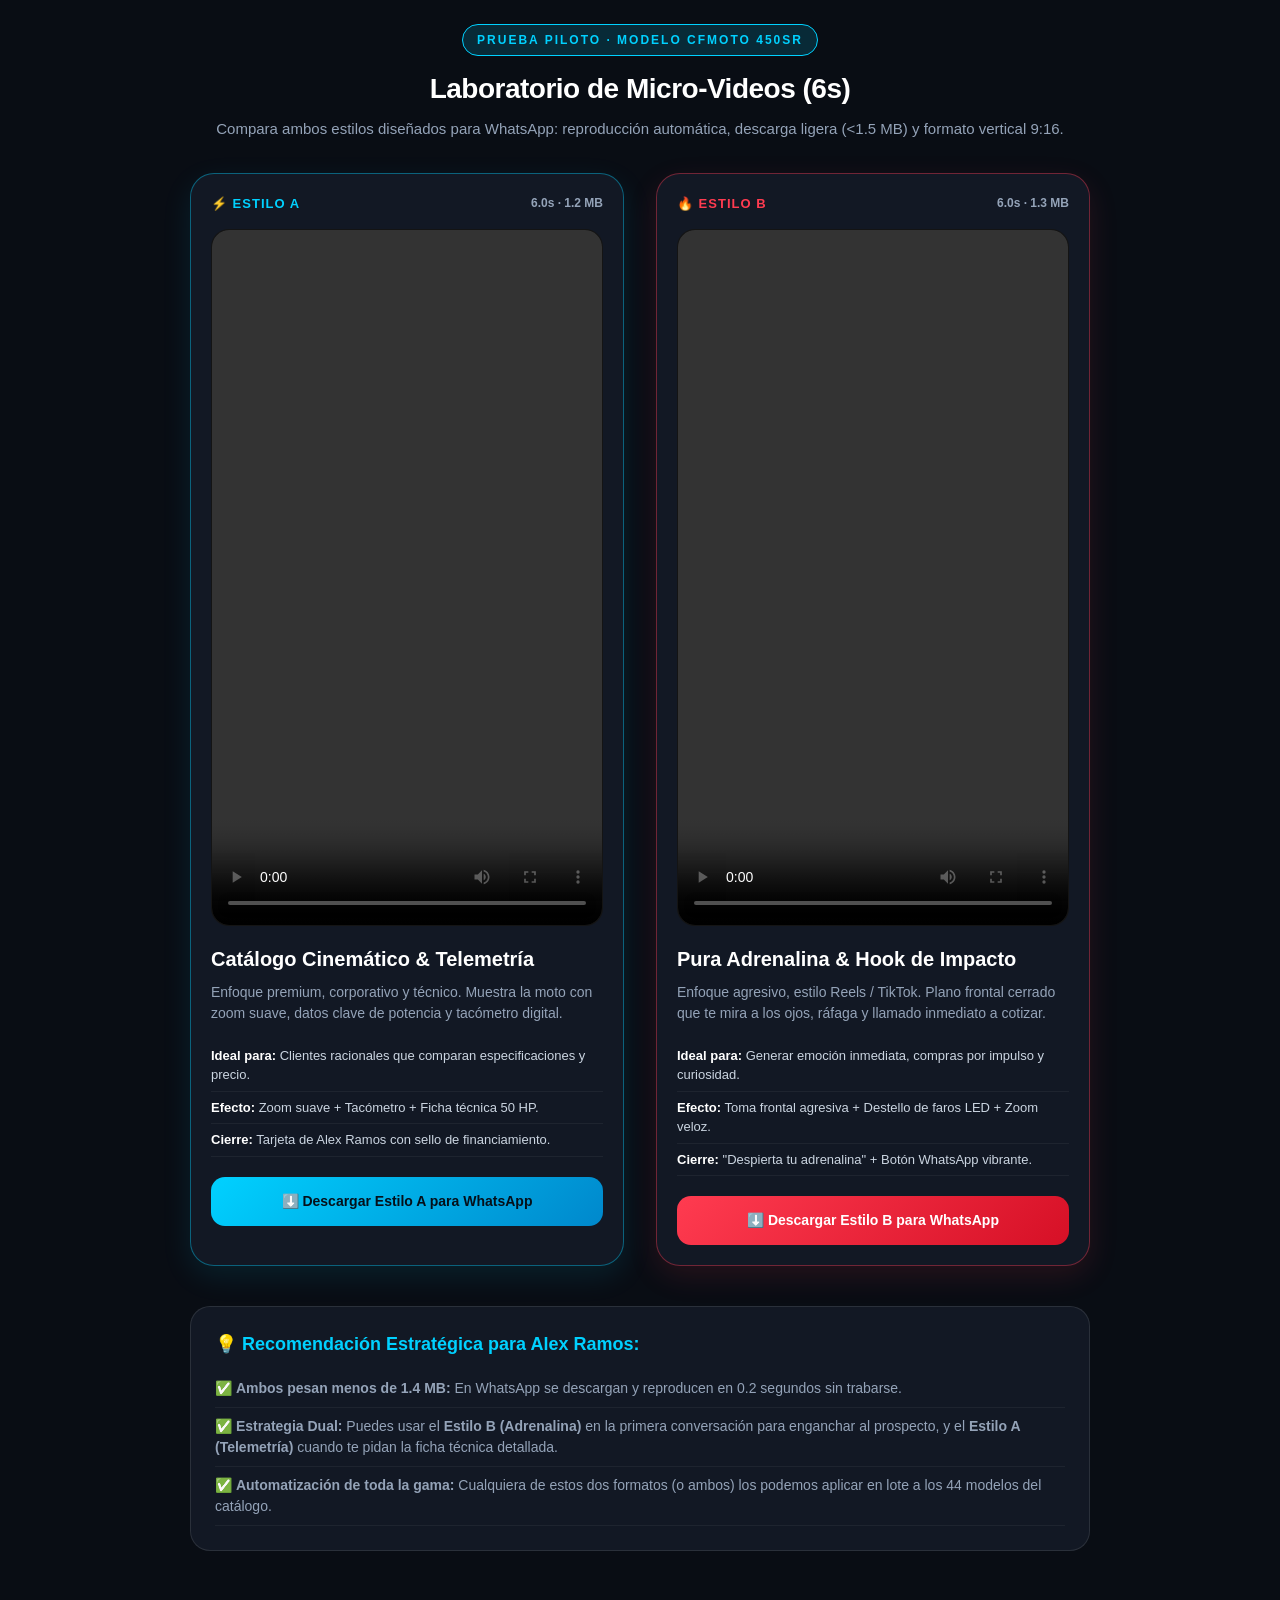
==== videos-demo/index.html @ de37295d "feat(videos): agregar laboratorio de micro-videos 450SR para WhatsApp" ====
<!DOCTYPE html>
<html lang="es">
<head>
  <meta charset="UTF-8">
  <meta name="viewport" content="width=device-width, initial-scale=1.0, maximum-scale=1.0, user-scalable=no">
  <title>Laboratorio de Micro-Videos CFMOTO · Alex Ramos</title>
  <style>
    :root {
      --bg: #090d14;
      --card-bg: #121824;
      --border: rgba(255, 255, 255, 0.1);
      --cfmoto-cyan: #00D1FF;
      --cfmoto-red: #FF3B50;
      --text: #ffffff;
      --text-muted: #94a3b8;
    }

    * { box-sizing: border-box; margin: 0; padding: 0; }

    body {
      background: var(--bg);
      color: var(--text);
      font-family: -apple-system, BlinkMacSystemFont, "Segoe UI", Roboto, sans-serif;
      padding: 24px 16px 80px;
      line-height: 1.5;
    }

    .container {
      max-width: 900px;
      margin: 0 auto;
    }

    header {
      text-align: center;
      margin-bottom: 32px;
    }

    .badge-top {
      display: inline-block;
      padding: 6px 14px;
      background: rgba(0, 209, 255, 0.15);
      border: 1px solid var(--cfmoto-cyan);
      border-radius: 20px;
      color: var(--cfmoto-cyan);
      font-size: 12px;
      font-weight: 800;
      letter-spacing: 2px;
      text-transform: uppercase;
      margin-bottom: 12px;
    }

    h1 {
      font-size: 28px;
      font-weight: 900;
      letter-spacing: -0.5px;
      margin-bottom: 8px;
    }

    .subtitle {
      color: var(--text-muted);
      font-size: 15px;
    }

    .grid-videos {
      display: grid;
      grid-template-columns: 1fr;
      gap: 32px;
      margin-bottom: 40px;
    }

    @media (min-width: 768px) {
      .grid-videos {
        grid-template-columns: 1fr 1fr;
      }
    }

    .video-card {
      background: var(--card-bg);
      border: 1px solid var(--border);
      border-radius: 24px;
      padding: 20px;
      box-shadow: 0 10px 30px rgba(0, 0, 0, 0.4);
      display: flex;
      flex-direction: column;
    }

    .video-card.featured-a {
      border-color: rgba(0, 209, 255, 0.4);
      box-shadow: 0 10px 30px rgba(0, 209, 255, 0.1);
    }

    .video-card.featured-b {
      border-color: rgba(255, 59, 80, 0.4);
      box-shadow: 0 10px 30px rgba(255, 59, 80, 0.12);
    }

    .card-header {
      display: flex;
      justify-content: space-between;
      align-items: center;
      margin-bottom: 16px;
    }

    .style-tag {
      font-size: 13px;
      font-weight: 800;
      text-transform: uppercase;
      letter-spacing: 1px;
    }

    .style-tag.tag-a { color: var(--cfmoto-cyan); }
    .style-tag.tag-b { color: var(--cfmoto-red); }

    .video-wrapper {
      position: relative;
      width: 100%;
      border-radius: 18px;
      overflow: hidden;
      background: #000;
      aspect-ratio: 9 / 16;
      margin-bottom: 18px;
      border: 1px solid rgba(255, 255, 255, 0.08);
    }

    video {
      width: 100%;
      height: 100%;
      object-fit: cover;
      display: block;
    }

    .card-body h2 {
      font-size: 20px;
      font-weight: 800;
      margin-bottom: 8px;
    }

    .card-body p {
      color: var(--text-muted);
      font-size: 14px;
      margin-bottom: 16px;
    }

    .specs-list {
      list-style: none;
      margin-bottom: 20px;
      font-size: 13px;
    }

    .specs-list li {
      padding: 6px 0;
      border-bottom: 1px solid rgba(255, 255, 255, 0.05);
      color: #cbd5e1;
    }

    .specs-list li strong {
      color: #ffffff;
    }

    .btn-download {
      display: flex;
      align-items: center;
      justify-content: center;
      gap: 10px;
      width: 100%;
      padding: 14px;
      border-radius: 14px;
      text-decoration: none;
      font-weight: 800;
      font-size: 14px;
      transition: transform 0.15s, opacity 0.15s;
    }

    .btn-download:active {
      transform: scale(0.98);
    }

    .btn-a {
      background: linear-gradient(135deg, #00D1FF 0%, #0088cc 100%);
      color: #05101a;
    }

    .btn-b {
      background: linear-gradient(135deg, #FF3B50 0%, #d61026 100%);
      color: #ffffff;
    }

    .comparison-box {
      background: var(--card-bg);
      border: 1px solid var(--border);
      border-radius: 20px;
      padding: 24px;
      margin-top: 20px;
    }

    .comparison-box h3 {
      font-size: 18px;
      margin-bottom: 12px;
      color: var(--cfmoto-cyan);
    }

    .comparison-box ul {
      list-style: none;
      font-size: 14px;
      color: var(--text-muted);
    }

    .comparison-box li {
      padding: 8px 0;
      border-bottom: 1px solid rgba(255, 255, 255, 0.05);
    }
  </style>
</head>
<body>

  <div class="container">
    <header>
      <div class="badge-top">Prueba Piloto · Modelo CFMOTO 450SR</div>
      <h1>Laboratorio de Micro-Videos (6s)</h1>
      <p class="subtitle">Compara ambos estilos diseñados para WhatsApp: reproducción automática, descarga ligera (&lt;1.5 MB) y formato vertical 9:16.</p>
    </header>

    <div class="grid-videos">

      <!-- ==========================================
           VIDEO ESTILO A
           ========================================== -->
      <div class="video-card featured-a">
        <div class="card-header">
          <span class="style-tag tag-a">⚡ Estilo A</span>
          <span style="font-size: 12px; color: var(--text-muted); font-weight: 700;">6.0s · 1.2 MB</span>
        </div>

        <div class="video-wrapper">
          <video controls loop playsinline preload="metadata">
            <source src="estilo-a-catalogo-telemetria.mp4" type="video/mp4">
            Tu navegador no soporta video MP4.
          </video>
        </div>

        <div class="card-body">
          <h2>Catálogo Cinemático & Telemetría</h2>
          <p>Enfoque premium, corporativo y técnico. Muestra la moto con zoom suave, datos clave de potencia y tacómetro digital.</p>
          
          <ul class="specs-list">
            <li><strong>Ideal para:</strong> Clientes racionales que comparan especificaciones y precio.</li>
            <li><strong>Efecto:</strong> Zoom suave + Tacómetro + Ficha técnica 50 HP.</li>
            <li><strong>Cierre:</strong> Tarjeta de Alex Ramos con sello de financiamiento.</li>
          </ul>

          <a href="estilo-a-catalogo-telemetria.mp4" download="CFMOTO_450SR_Estilo_A_Alex_Ramos.mp4" class="btn-download btn-a">
            ⬇️ Descargar Estilo A para WhatsApp
          </a>
        </div>
      </div>

      <!-- ==========================================
           VIDEO ESTILO B
           ========================================== -->
      <div class="video-card featured-b">
        <div class="card-header">
          <span class="style-tag tag-b">🔥 Estilo B</span>
          <span style="font-size: 12px; color: var(--text-muted); font-weight: 700;">6.0s · 1.3 MB</span>
        </div>

        <div class="video-wrapper">
          <video controls loop playsinline preload="metadata">
            <source src="estilo-b-adrenalina-reel.mp4" type="video/mp4">
            Tu navegador no soporta video MP4.
          </video>
        </div>

        <div class="card-body">
          <h2>Pura Adrenalina & Hook de Impacto</h2>
          <p>Enfoque agresivo, estilo Reels / TikTok. Plano frontal cerrado que te mira a los ojos, ráfaga y llamado inmediato a cotizar.</p>
          
          <ul class="specs-list">
            <li><strong>Ideal para:</strong> Generar emoción inmediata, compras por impulso y curiosidad.</li>
            <li><strong>Efecto:</strong> Toma frontal agresiva + Destello de faros LED + Zoom veloz.</li>
            <li><strong>Cierre:</strong> "Despierta tu adrenalina" + Botón WhatsApp vibrante.</li>
          </ul>

          <a href="estilo-b-adrenalina-reel.mp4" download="CFMOTO_450SR_Estilo_B_Alex_Ramos.mp4" class="btn-download btn-b">
            ⬇️ Descargar Estilo B para WhatsApp
          </a>
        </div>
      </div>

    </div>

    <!-- Comparativa -->
    <div class="comparison-box">
      <h3>💡 Recomendación Estratégica para Alex Ramos:</h3>
      <ul>
        <li>✅ <strong>Ambos pesan menos de 1.4 MB:</strong> En WhatsApp se descargan y reproducen en 0.2 segundos sin trabarse.</li>
        <li>✅ <strong>Estrategia Dual:</strong> Puedes usar el <strong>Estilo B (Adrenalina)</strong> en la primera conversación para enganchar al prospecto, y el <strong>Estilo A (Telemetría)</strong> cuando te pidan la ficha técnica detallada.</li>
        <li>✅ <strong>Automatización de toda la gama:</strong> Cualquiera de estos dos formatos (o ambos) los podemos aplicar en lote a los 44 modelos del catálogo.</li>
      </ul>
    </div>

  </div>

</body>
</html>
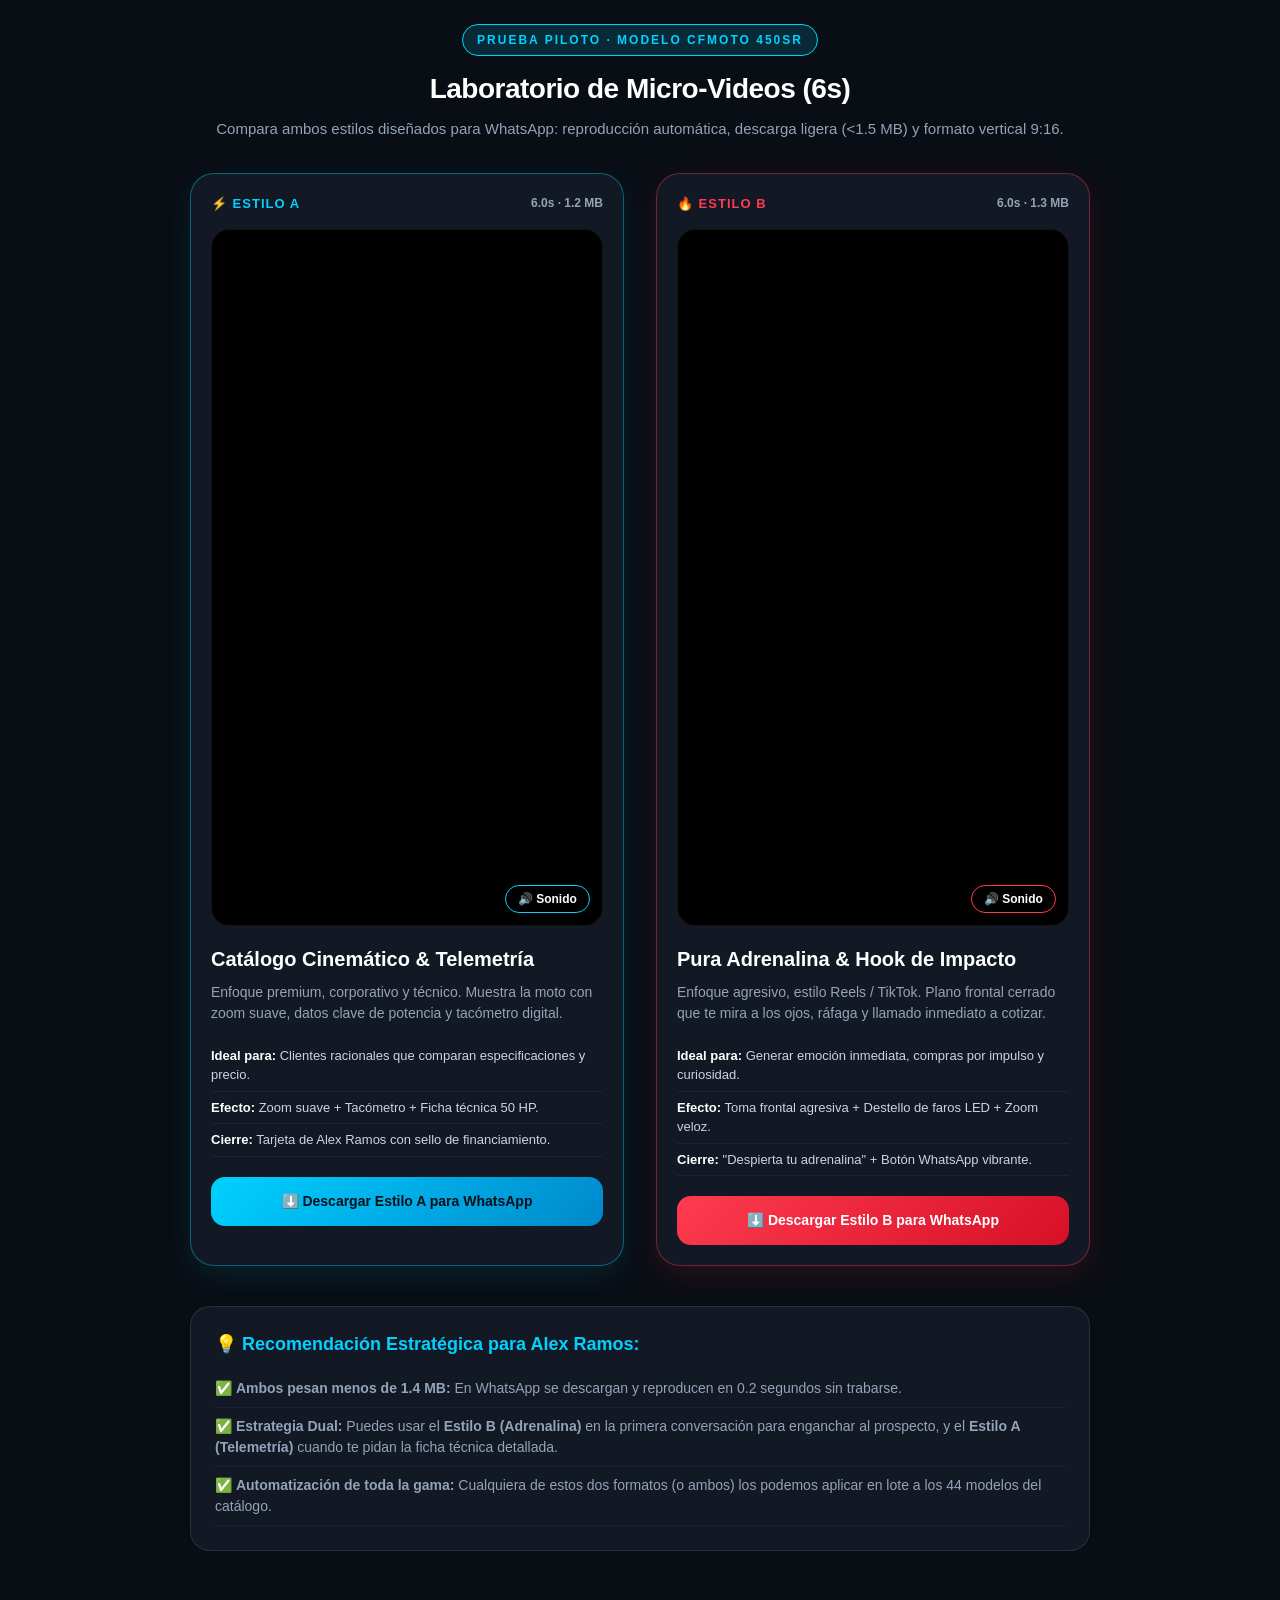
==== commit e09d890a: "fix(videos): compatibilidad nativa iPhone/Android H.264 level 4.1 y faststart" ====
--- a/videos-demo/index.html
+++ b/videos-demo/index.html
@@ -232,10 +232,11 @@
         </div>
 
         <div class="video-wrapper">
-          <video controls loop playsinline preload="metadata">
+          <video id="videoA" autoplay muted loop playsinline preload="auto">
             <source src="estilo-a-catalogo-telemetria.mp4" type="video/mp4">
             Tu navegador no soporta video MP4.
           </video>
+          <button onclick="toggleSound('videoA', this)" style="position: absolute; bottom: 12px; right: 12px; background: rgba(0,0,0,0.7); border: 1px solid var(--cfmoto-cyan); color: #fff; padding: 6px 12px; border-radius: 20px; font-size: 12px; font-weight: bold; cursor: pointer; backdrop-filter: blur(4px);">🔊 Sonido</button>
         </div>
 
         <div class="card-body">
@@ -264,10 +265,11 @@
         </div>
 
         <div class="video-wrapper">
-          <video controls loop playsinline preload="metadata">
+          <video id="videoB" autoplay muted loop playsinline preload="auto">
             <source src="estilo-b-adrenalina-reel.mp4" type="video/mp4">
             Tu navegador no soporta video MP4.
           </video>
+          <button onclick="toggleSound('videoB', this)" style="position: absolute; bottom: 12px; right: 12px; background: rgba(0,0,0,0.7); border: 1px solid var(--cfmoto-red); color: #fff; padding: 6px 12px; border-radius: 20px; font-size: 12px; font-weight: bold; cursor: pointer; backdrop-filter: blur(4px);">🔊 Sonido</button>
         </div>
 
         <div class="card-body">
@@ -300,5 +302,19 @@
 
   </div>
 
+  <script>
+    function toggleSound(videoId, btn) {
+      const vid = document.getElementById(videoId);
+      if (!vid) return;
+      if (vid.muted) {
+        vid.muted = false;
+        vid.play();
+        btn.textContent = '🔇 Silenciar';
+      } else {
+        vid.muted = true;
+        btn.textContent = '🔊 Sonido';
+      }
+    }
+  </script>
 </body>
 </html>
